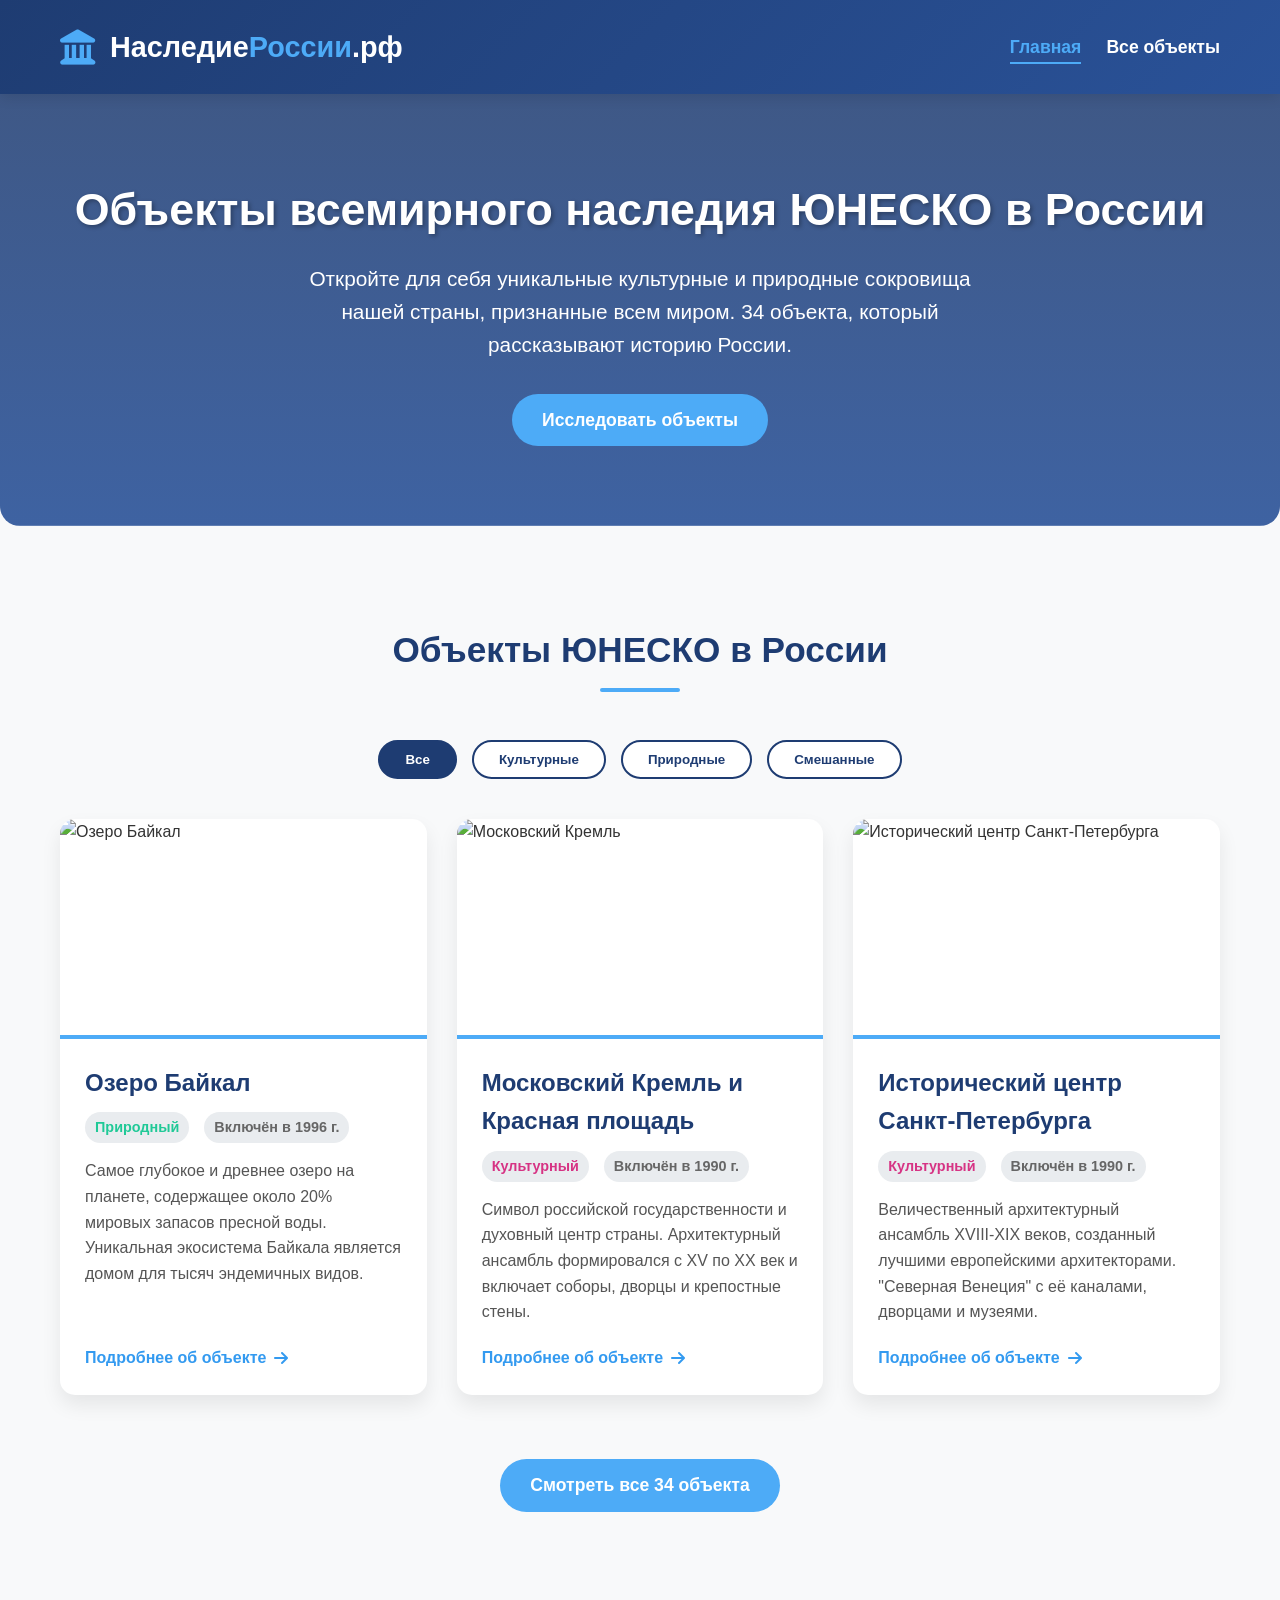
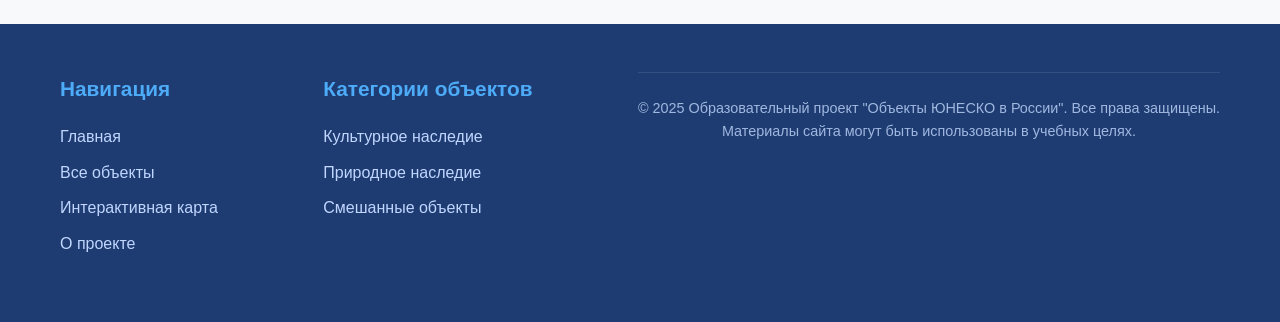
==== index.html @ 83baada5 "the first commit" ====
<!DOCTYPE html>
<html lang="ru">
<head>
    <meta charset="UTF-8">
    <meta name="viewport" content="width=device-width, initial-scale=1.0">
    <title>Объекты ЮНЕСКО в России | Главная</title>
    <link rel="stylesheet" href="styles.css">
    <link rel="stylesheet" href="https://cdnjs.cloudflare.com/ajax/libs/font-awesome/6.4.0/css/all.min.css">
</head>
<body>
    <!-- Шапка сайта -->
    <header>
        <div class="container header-content">
            <div class="logo">
                <i class="fas fa-landmark"></i>
                <h1>Наследие<span>России</span>.рф</h1>
            </div>
            <nav>
                <ul>
                    <li><a href="index.html" class="active">Главная</a></li>
                    <li><a href="objects.html">Все объекты</a></li>
                <!--<li><a href="map.html">Карта</a></li>
                    <li><a href="about.html">О проекте</a></li> -->
                </ul>
            </nav>
        </div>
    </header>

    <!-- Герой-секция -->
    <section class="hero">
        <div class="container">
            <h2>Объекты всемирного наследия ЮНЕСКО в России</h2>
            <p>Откройте для себя уникальные культурные и природные сокровища нашей страны, признанные всем миром. 34 объекта, который рассказывают историю России.</p>
            <a href="#objects" class="btn">Исследовать объекты</a>
        </div>
    </section>

    <!-- Основной контент -->
    <main class="container">
        <!-- Секция с объектами -->
        <section class="objects-section" id="objects">
            <h2 class="section-title">Объекты ЮНЕСКО в России</h2>
            
            <div class="filters">
                <button class="filter-btn active" data-filter="all">Все</button>
                <button class="filter-btn" data-filter="cultural">Культурные</button>
                <button class="filter-btn" data-filter="natural">Природные</button>
                <button class="filter-btn" data-filter="mixed">Смешанные</button>
            </div>

            <div class="objects-grid">
                <!-- Карточка объекта 1 -->
                <article class="object-card" data-type="natural">
                    <img src="C:\Users\Серафим\Desktop\сайт для проекта\images\байкал.jpg" alt="Озеро Байкал" class="card-img">
                    <div class="card-content">
                        <h3>Озеро Байкал</h3>
                        <div class="meta">
                            <span class="natural">Природный</span>
                            <span>Включён в 1996 г.</span>
                        </div>
                        <p>Самое глубокое и древнее озеро на планете, содержащее около 20% мировых запасов пресной воды. Уникальная экосистема Байкала является домом для тысяч эндемичных видов.</p>
                        <a href="object.html?id=baikal" class="card-link">Подробнее об объекте <i class="fas fa-arrow-right"></i></a>
                    </div>
                </article>

                <!-- Карточка объекта 2 -->
                <article class="object-card" data-type="cultural">
                    <img src="C:\Users\Серафим\Desktop\сайт для проекта\images\Кремль.webp" alt="Московский Кремль" class="card-img">
                    <div class="card-content">
                        <h3>Московский Кремль и Красная площадь</h3>
                        <div class="meta">
                            <span class="cultural">Культурный</span>
                            <span>Включён в 1990 г.</span>
                        </div>
                        <p>Символ российской государственности и духовный центр страны. Архитектурный ансамбль формировался с XV по XX век и включает соборы, дворцы и крепостные стены.</p>
                        <a href="object.html?id=kremlin" class="card-link">Подробнее об объекте <i class="fas fa-arrow-right"></i></a>
                    </div>
                </article>

                <!-- Карточка объекта 3 -->
                <article class="object-card" data-type="cultural">
                    <img src="C:\Users\Серафим\Desktop\сайт для проекта\images\спб.jpg" alt="Исторический центр Санкт-Петербурга" class="card-img">
                    <div class="card-content">
                        <h3>Исторический центр Санкт-Петербурга</h3>
                        <div class="meta">
                            <span class="cultural">Культурный</span>
                            <span>Включён в 1990 г.</span>
                        </div>
                        <p>Величественный архитектурный ансамбль XVIII-XIX веков, созданный лучшими европейскими архитекторами. "Северная Венеция" с её каналами, дворцами и музеями.</p>
                        <a href="object.html?id=petersburg" class="card-link">Подробнее об объекте <i class="fas fa-arrow-right"></i></a>
                    </div>
                </article>
            </div>

            <div style="text-align: center;">
                <a href="objects.html" class="btn">Смотреть все 34 объекта</a>
            </div>
        </section>
    </main>

    <!-- Подвал сайта -->
    <footer>
        <div class="container">
            <div class="footer-content">
                <div class="footer-col">
                    <h4>Навигация</h4>
                    <ul>
                        <li><a href="index.html">Главная</a></li>
                        <li><a href="objects.html">Все объекты</a></li>
                        <li><a href="map.html">Интерактивная карта</a></li>
                        <li><a href="about.html">О проекте</a></li>
                    </ul>
                </div>
                <div class="footer-col">
                    <h4>Категории объектов</h4>
                    <ul>
                        <li><a href="objects.html?type=cultural">Культурное наследие</a></li>
                        <li><a href="objects.html?type=natural">Природное наследие</a></li>
                        <li><a href="objects.html?type=mixed">Смешанные объекты</a></li>
                    </ul>
                </div>
            <div class="copyright">
                <p>© 2025 Образовательный проект "Объекты ЮНЕСКО в России". Все права защищены.</p>
                <p>Материалы сайта могут быть использованы в учебных целях.</p>
            </div>
        </div>
    </footer>

    <script src="script.js"></script>
</body>
</html>
---- styles.css ----
/* Сброс и базовые стили */
* {
    margin: 0;
    padding: 0;
    box-sizing: border-box;
    font-family: 'Segoe UI', Tahoma, Geneva, Verdana, sans-serif;
}

body {
    background-color: #f8f9fa;
    color: #333;
    line-height: 1.6;
}

.container {
    width: 100%;
    max-width: 1200px;
    margin: 0 auto;
    padding: 0 20px;
}

/* Шапка */
header {
    background: linear-gradient(135deg, #1e3c72 0%, #2a5298 100%);
    color: white;
    padding: 1.5rem 0;
    box-shadow: 0 4px 12px rgba(0, 0, 0, 0.1);
    position: sticky;
    top: 0;
    z-index: 1000;
}

.header-content {
    display: flex;
    justify-content: space-between;
    align-items: center;
    flex-wrap: wrap;
}

.logo {
    display: flex;
    align-items: center;
    gap: 15px;
}

.logo i {
    font-size: 2.2rem;
    color: #4dabf7;
}

.logo h1 {
    font-size: 1.8rem;
    font-weight: 700;
}

.logo span {
    color: #4dabf7;
}

nav ul {
    display: flex;
    list-style: none;
    gap: 25px;
}

nav a {
    color: white;
    text-decoration: none;
    font-weight: 600;
    font-size: 1.1rem;
    transition: color 0.3s;
    padding: 5px 0;
    border-bottom: 2px solid transparent;
}

nav a:hover, nav a.active {
    color: #4dabf7;
    border-bottom: 2px solid #4dabf7;
}

/* Герой-секция */
.hero {
    background: linear-gradient(rgba(30, 60, 114, 0.85), rgba(42, 82, 152, 0.9)), url('https://images.unsplash.com/photo-1513326738677-b964603b136d?ixlib=rb-4.0.3&auto=format&fit=crop&w=1200&q=80');
    background-size: cover;
    background-position: center;
    color: white;
    text-align: center;
    padding: 5rem 1rem;
    margin-bottom: 3rem;
    border-radius: 0 0 20px 20px;
}

.hero h2 {
    font-size: 2.8rem;
    margin-bottom: 1rem;
    text-shadow: 2px 2px 4px rgba(0,0,0,0.3);
}

.hero p {
    font-size: 1.3rem;
    max-width: 700px;
    margin: 0 auto 2rem;
}

.btn {
    display: inline-block;
    background-color: #4dabf7;
    color: white;
    padding: 12px 30px;
    border-radius: 50px;
    text-decoration: none;
    font-weight: bold;
    font-size: 1.1rem;
    transition: all 0.3s ease;
    border: none;
    cursor: pointer;
}

.btn:hover {
    background-color: #339af0;
    transform: translateY(-3px);
    box-shadow: 0 7px 14px rgba(50, 152, 240, 0.3);
}

/* Секция с объектами */
.objects-section {
    padding: 3rem 0;
}

.section-title {
    text-align: center;
    margin-bottom: 3rem;
    color: #1e3c72;
    font-size: 2.2rem;
    position: relative;
}

.section-title:after {
    content: '';
    display: block;
    width: 80px;
    height: 4px;
    background-color: #4dabf7;
    margin: 10px auto;
    border-radius: 2px;
}

.filters {
    display: flex;
    justify-content: center;
    gap: 15px;
    margin-bottom: 2.5rem;
    flex-wrap: wrap;
}

.filter-btn {
    padding: 10px 25px;
    border: 2px solid #1e3c72;
    background: white;
    color: #1e3c72;
    border-radius: 50px;
    cursor: pointer;
    font-weight: 600;
    transition: all 0.3s;
}

.filter-btn:hover, .filter-btn.active {
    background-color: #1e3c72;
    color: white;
}

.objects-grid {
    display: grid;
    grid-template-columns: repeat(auto-fill, minmax(350px, 1fr));
    gap: 30px;
    margin-bottom: 4rem;
}

.object-card {
    background: white;
    border-radius: 15px;
    overflow: hidden;
    box-shadow: 0 10px 20px rgba(0, 0, 0, 0.08);
    transition: transform 0.4s, box-shadow 0.4s;
    display: flex;
    flex-direction: column;
}

.object-card:hover {
    transform: translateY(-10px);
    box-shadow: 0 15px 30px rgba(0, 0, 0, 0.15);
}

.card-img {
    height: 220px;
    width: 100%;
    object-fit: cover;
    border-bottom: 4px solid #4dabf7;
}

.card-content {
    padding: 25px;
    flex-grow: 1;
    display: flex;
    flex-direction: column;
}

.card-content h3 {
    color: #1e3c72;
    margin-bottom: 10px;
    font-size: 1.5rem;
}

.card-content .meta {
    color: #666;
    font-size: 0.9rem;
    margin-bottom: 15px;
    display: flex;
    gap: 15px;
}

.card-content .meta span {
    background-color: #e9ecef;
    padding: 4px 10px;
    border-radius: 20px;
    font-weight: 600;
}

.card-content .meta .cultural {
    color: #d63384;
}

.card-content .meta .natural {
    color: #20c997;
}

.card-content p {
    color: #555;
    margin-bottom: 20px;
    flex-grow: 1;
}

.card-link {
    color: #339af0;
    text-decoration: none;
    font-weight: bold;
    display: inline-flex;
    align-items: center;
    gap: 8px;
    margin-top: auto;
}

.card-link:hover {
    text-decoration: underline;
}

/* Футер */
footer {
    background-color: #1e3c72;
    color: white;
    padding: 3rem 0 1.5rem;
    margin-top: 4rem;
}

.footer-content {
    display: flex;
    justify-content: space-between;
    flex-wrap: wrap;
    gap: 40px;
    margin-bottom: 2rem;
}

.footer-col h4 {
    font-size: 1.3rem;
    margin-bottom: 1.2rem;
    color: #4dabf7;
}

.footer-col ul {
    list-style: none;
}

.footer-col ul li {
    margin-bottom: 10px;
}

.footer-col a {
    color: #c0d6ff;
    text-decoration: none;
    transition: color 0.3s;
}

.footer-col a:hover {
    color: white;
}

.copyright {
    text-align: center;
    padding-top: 1.5rem;
    border-top: 1px solid rgba(255, 255, 255, 0.1);
    color: #a0b8e0;
    font-size: 0.9rem;
}

/* Адаптивность */
@media (max-width: 768px) {
    .header-content {
        flex-direction: column;
        gap: 15px;
    }
    nav ul {
        gap: 15px;
    }
    .hero h2 {
        font-size: 2.2rem;
    }
    .objects-grid {
        grid-template-columns: 1fr;
    }
    .footer-content {
        flex-direction: column;
        gap: 30px;
    }
}
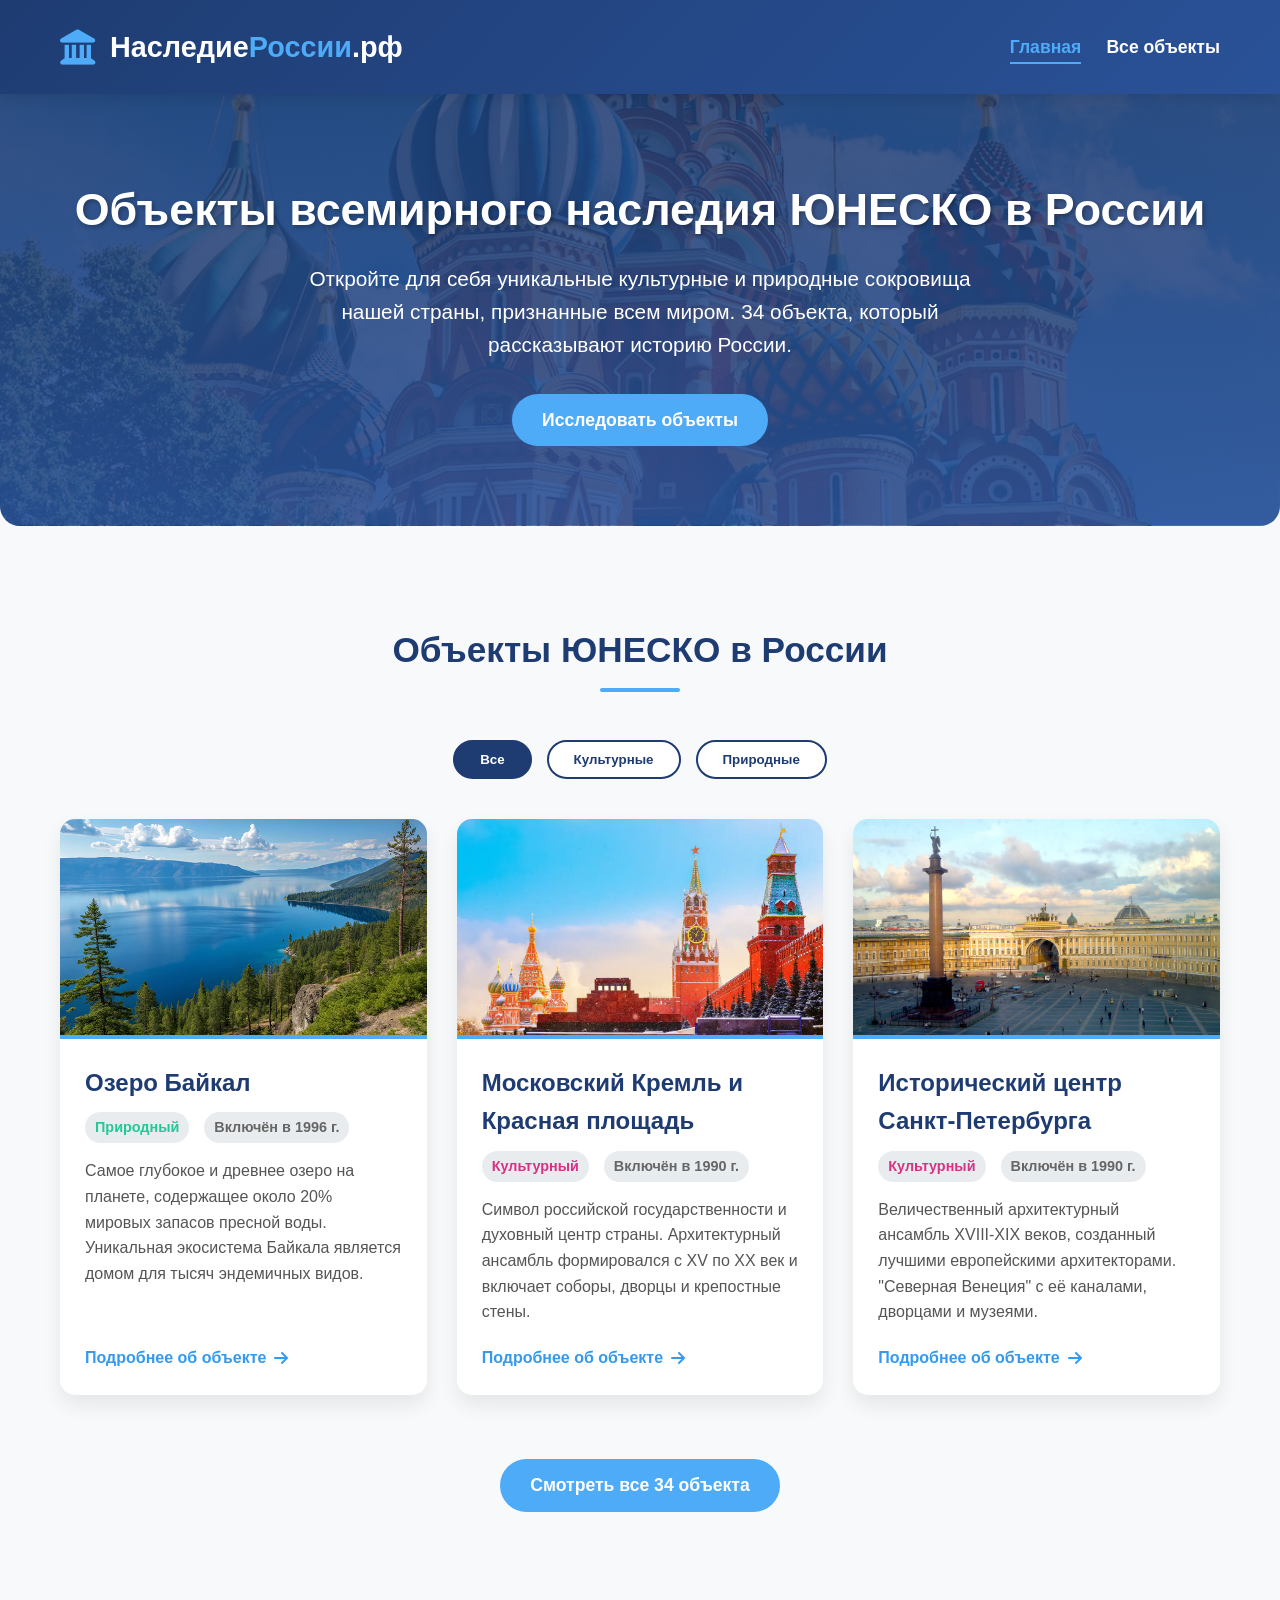
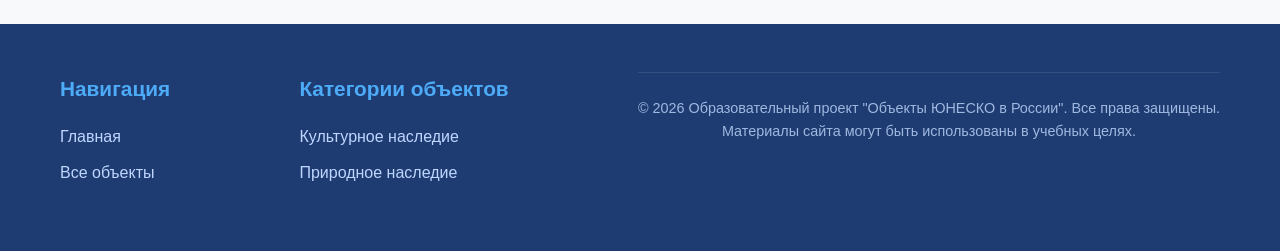
==== commit cf7f956d: "11" ====
--- a/index.html
+++ b/index.html
@@ -45,13 +45,13 @@
                 <button class="filter-btn active" data-filter="all">Все</button>
                 <button class="filter-btn" data-filter="cultural">Культурные</button>
                 <button class="filter-btn" data-filter="natural">Природные</button>
-                <button class="filter-btn" data-filter="mixed">Смешанные</button>
+                
             </div>
 
             <div class="objects-grid">
                 <!-- Карточка объекта 1 -->
                 <article class="object-card" data-type="natural">
-                    <img src="C:\Users\Серафим\Desktop\сайт для проекта\images\байкал.jpg" alt="Озеро Байкал" class="card-img">
+                    <img src="images\байкал.jpg" alt="Озеро Байкал" class="card-img">
                     <div class="card-content">
                         <h3>Озеро Байкал</h3>
                         <div class="meta">
@@ -65,7 +65,7 @@
 
                 <!-- Карточка объекта 2 -->
                 <article class="object-card" data-type="cultural">
-                    <img src="C:\Users\Серафим\Desktop\сайт для проекта\images\Кремль.webp" alt="Московский Кремль" class="card-img">
+                    <img src="images\Кремль.webp" alt="Московский Кремль" class="card-img">
                     <div class="card-content">
                         <h3>Московский Кремль и Красная площадь</h3>
                         <div class="meta">
@@ -79,7 +79,7 @@
 
                 <!-- Карточка объекта 3 -->
                 <article class="object-card" data-type="cultural">
-                    <img src="C:\Users\Серафим\Desktop\сайт для проекта\images\спб.jpg" alt="Исторический центр Санкт-Петербурга" class="card-img">
+                    <img src="images\спб.jpg" alt="Исторический центр Санкт-Петербурга" class="card-img">
                     <div class="card-content">
                         <h3>Исторический центр Санкт-Петербурга</h3>
                         <div class="meta">
@@ -107,8 +107,6 @@
                     <ul>
                         <li><a href="index.html">Главная</a></li>
                         <li><a href="objects.html">Все объекты</a></li>
-                        <li><a href="map.html">Интерактивная карта</a></li>
-                        <li><a href="about.html">О проекте</a></li>
                     </ul>
                 </div>
                 <div class="footer-col">
@@ -116,11 +114,10 @@
                     <ul>
                         <li><a href="objects.html?type=cultural">Культурное наследие</a></li>
                         <li><a href="objects.html?type=natural">Природное наследие</a></li>
-                        <li><a href="objects.html?type=mixed">Смешанные объекты</a></li>
                     </ul>
                 </div>
             <div class="copyright">
-                <p>© 2025 Образовательный проект "Объекты ЮНЕСКО в России". Все права защищены.</p>
+                <p>© 2026 Образовательный проект "Объекты ЮНЕСКО в России". Все права защищены.</p>
                 <p>Материалы сайта могут быть использованы в учебных целях.</p>
             </div>
         </div>
--- a/styles.css
+++ b/styles.css
@@ -80,7 +80,7 @@
 
 /* Герой-секция */
 .hero {
-    background: linear-gradient(rgba(30, 60, 114, 0.85), rgba(42, 82, 152, 0.9)), url('https://images.unsplash.com/photo-1513326738677-b964603b136d?ixlib=rb-4.0.3&auto=format&fit=crop&w=1200&q=80');
+    background: linear-gradient(rgba(30, 60, 114, 0.85), rgba(42, 82, 152, 0.9)), url('images/кремль2.jpg');
     background-size: cover;
     background-position: center;
     color: white;
@@ -321,4 +321,26 @@
         flex-direction: column;
         gap: 30px;
     }
+}
+/* Полная блокировка переходов по ссылкам вокруг картинок */
+.gallery a,
+.gallery a:link,
+.gallery a:visited,
+.gallery a:hover,
+.gallery a:active {
+    pointer-events: none !important;
+    cursor: pointer !important;
+    text-decoration: none !important;
+}
+
+/* Но саму картинку делаем кликабельной */
+.gallery img {
+    pointer-events: auto !important;
+    cursor: pointer;
+}
+
+/* Блокируем также hero-секцию */
+#object-hero a,
+#object-hero a:link {
+    pointer-events: none !important;
 }
